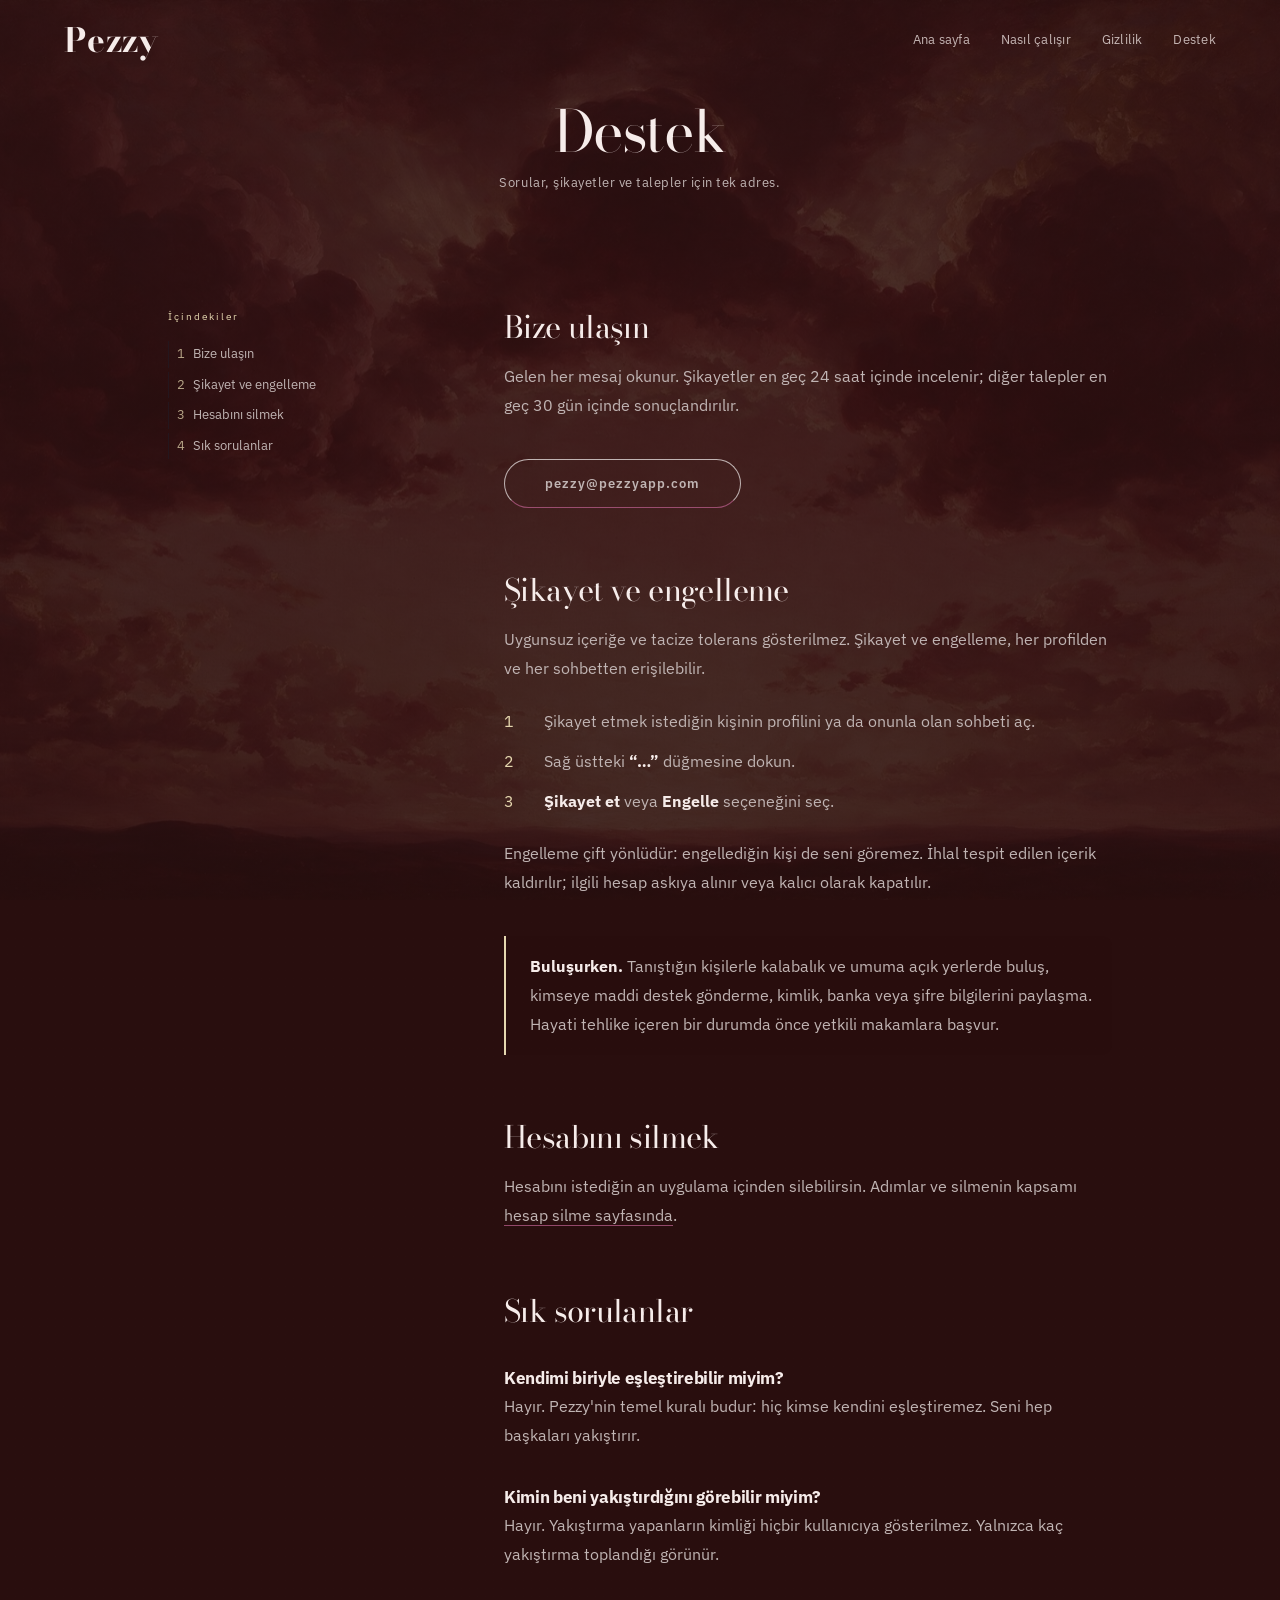
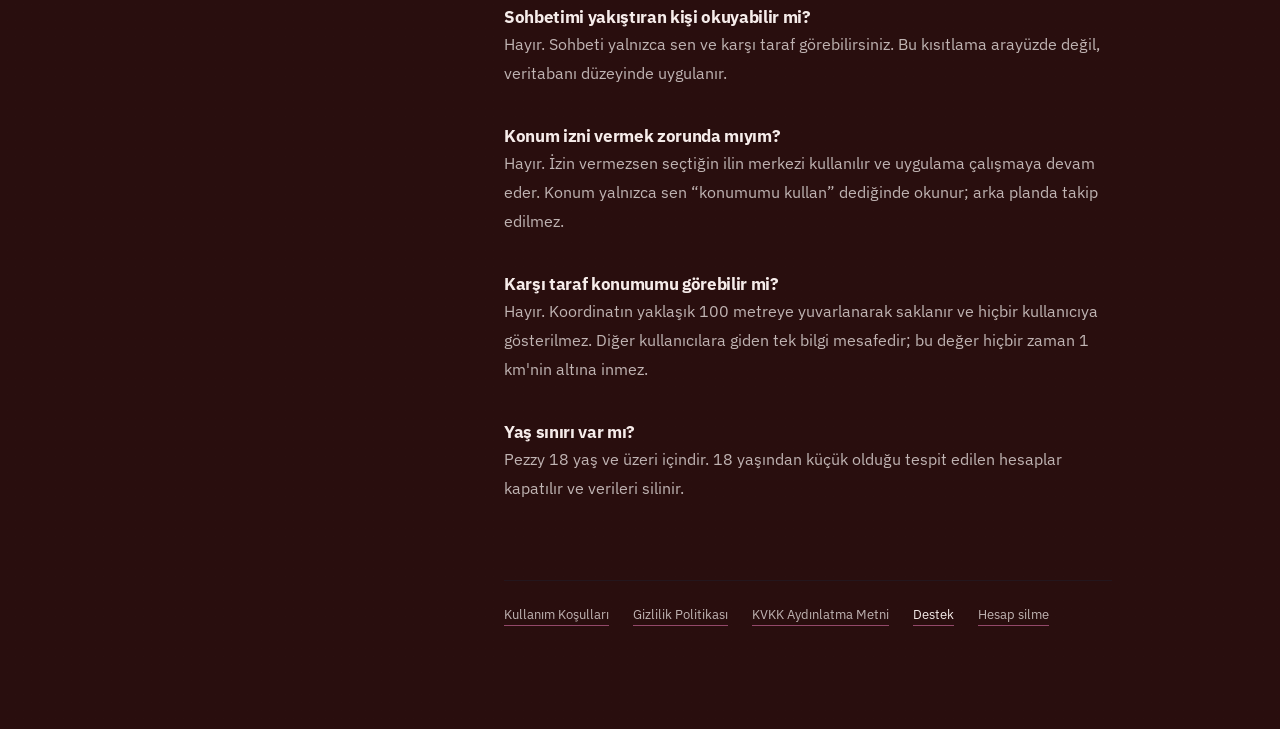
==== destek/index.html @ 559dbd10 "Site yeniden yazıldı: tek tablo, üç ekran, yasal sayfalar Eski tek parça 957 KB'lık bundled index.ht" ====
<!DOCTYPE html>
<html lang="tr">
<head>
<meta charset="utf-8">
<meta name="viewport" content="width=device-width, initial-scale=1, viewport-fit=cover">
<title>Destek — Pezzy</title>
<meta name="description" content="Sorular, şikayetler ve talepler için tek adres.">
<link rel="canonical" href="https://pezzyapp.com/destek/">
<meta name="theme-color" content="#290e0e">
<link rel="icon" href="/assets/icon.png">
<link rel="preconnect" href="https://fonts.googleapis.com">
<link rel="preconnect" href="https://fonts.gstatic.com" crossorigin>
<link href="https://fonts.googleapis.com/css2?family=Bodoni+Moda:ital,wght@0,400;0,700;1,400&family=IBM+Plex+Sans:wght@400;500;600;700&display=swap&subset=latin,latin-ext" rel="stylesheet">
<link rel="stylesheet" href="/styles.css">
</head>
<body class="inner-page">

<section class="page-head">
  <header class="topbar">
    <a class="wordmark" href="/">Pezzy</a>
    <nav class="topnav" aria-label="Site">
      <a href="/">Ana sayfa</a>
      <a href="/#nasil">Nasıl çalışır</a>
      <a href="/#gizlilik">Gizlilik</a>
      <a href="/destek/">Destek</a>
    </nav>
  </header>
  <div class="inner">
    <h1>Destek</h1>
    <p class="sub">Sorular, şikayetler ve talepler için tek adres.</p>
  </div>
</section>

<main class="doc-wrap">
  <aside class="toc">
    <p class="toc__label">İçindekiler</p>
    <nav aria-label="İçindekiler">
      <ol>
        <li><a href="#b1">Bize ulaşın</a></li>
        <li><a href="#b2">Şikayet ve engelleme</a></li>
        <li><a href="#b3">Hesabını silmek</a></li>
        <li><a href="#b4">Sık sorulanlar</a></li>
      </ol>
    </nav>
  </aside>

  <article class="doc">
    <h2 id="b1">Bize ulaşın</h2>
    <p>Gelen her mesaj okunur. Şikayetler en geç 24 saat içinde incelenir; diğer talepler en geç 30 gün içinde sonuçlandırılır.</p>
    <p><a class="pill" href="mailto:pezzy@pezzyapp.com">pezzy@pezzyapp.com</a></p>

    <h2 id="b2">Şikayet ve engelleme</h2>
    <p>Uygunsuz içeriğe ve tacize tolerans gösterilmez. Şikayet ve engelleme, her profilden ve her sohbetten erişilebilir.</p>
    <ol>
      <li>Şikayet etmek istediğin kişinin profilini ya da onunla olan sohbeti aç.</li>
      <li>Sağ üstteki <b>“…”</b> düğmesine dokun.</li>
      <li><b>Şikayet et</b> veya <b>Engelle</b> seçeneğini seç.</li>
    </ol>
    <p>Engelleme çift yönlüdür: engellediğin kişi de seni göremez. İhlal tespit edilen içerik kaldırılır; ilgili hesap askıya alınır veya kalıcı olarak kapatılır.</p>

    <div class="callout">
      <p><b>Buluşurken.</b> Tanıştığın kişilerle kalabalık ve umuma açık yerlerde buluş, kimseye maddi destek gönderme, kimlik, banka veya şifre bilgilerini paylaşma. Hayati tehlike içeren bir durumda önce yetkili makamlara başvur.</p>
    </div>

    <h2 id="b3">Hesabını silmek</h2>
    <p>Hesabını istediğin an uygulama içinden silebilirsin. Adımlar ve silmenin kapsamı <a href="/hesap-silme/">hesap silme sayfasında</a>.</p>

    <h2 id="b4">Sık sorulanlar</h2>

    <h3>Kendimi biriyle eşleştirebilir miyim?</h3>
    <p>Hayır. Pezzy'nin temel kuralı budur: hiç kimse kendini eşleştiremez. Seni hep başkaları yakıştırır.</p>

    <h3>Kimin beni yakıştırdığını görebilir miyim?</h3>
    <p>Hayır. Yakıştırma yapanların kimliği hiçbir kullanıcıya gösterilmez. Yalnızca kaç yakıştırma toplandığı görünür.</p>

    <h3>Sohbetimi yakıştıran kişi okuyabilir mi?</h3>
    <p>Hayır. Sohbeti yalnızca sen ve karşı taraf görebilirsiniz. Bu kısıtlama arayüzde değil, veritabanı düzeyinde uygulanır.</p>

    <h3>Konum izni vermek zorunda mıyım?</h3>
    <p>Hayır. İzin vermezsen seçtiğin ilin merkezi kullanılır ve uygulama çalışmaya devam eder. Konum yalnızca sen “konumumu kullan” dediğinde okunur; arka planda takip edilmez.</p>

    <h3>Karşı taraf konumumu görebilir mi?</h3>
    <p>Hayır. Koordinatın yaklaşık 100 metreye yuvarlanarak saklanır ve hiçbir kullanıcıya gösterilmez. Diğer kullanıcılara giden tek bilgi mesafedir; bu değer hiçbir zaman 1 km'nin altına inmez.</p>

    <h3>Yaş sınırı var mı?</h3>
    <p>Pezzy 18 yaş ve üzeri içindir. 18 yaşından küçük olduğu tespit edilen hesaplar kapatılır ve verileri silinir.</p>

    <nav class="pagenav" aria-label="Diğer sayfalar">
      <a href="/kullanim-kosullari/">Kullanım Koşulları</a>
      <a href="/gizlilik/">Gizlilik Politikası</a>
      <a href="/kvkk/">KVKK Aydınlatma Metni</a>
      <a href="/destek/" aria-current="page">Destek</a>
      <a href="/hesap-silme/">Hesap silme</a>
    </nav>
  </article>
</main>

</body>
</html>
---- styles.css ----
/* Pezzy — pezzyapp.com
 *
 * Yapı: tam ekran panellerin arka arkaya geldiği tek akış.
 * Görsel panel → ifade paneli → görsel panel. Referans buydu.
 * Palet tokens.css'ten gelir (uygulamanın theme.ts'inden türetildi).
 */

@import url("tokens.css?v=3");

html, body { overflow-x: clip; }

*, *::before, *::after { box-sizing: border-box; }
* { margin: 0; padding: 0; }

body {
  background: var(--color-paper);
  color: var(--color-ink);
  font-family: var(--font-body);
  font-size: var(--text-base);
  line-height: 1.6;
  -webkit-font-smoothing: antialiased;
}

img { max-width: 100%; height: auto; display: block; }
a { color: inherit; text-decoration: none; }

:focus-visible {
  outline: 2px solid var(--color-focus);
  outline-offset: 3px;
  border-radius: 3px;
}

h1, h2, h3 {
  font-family: var(--font-display);
  font-weight: 400;
  line-height: 1.05;
  letter-spacing: -0.02em;
  overflow-wrap: anywhere;
}

.shell {
  width: 100%;
  max-width: 72rem;
  margin-inline: auto;
  padding-inline: var(--page-gutter);
}

/* ================================================================ üst bar */

.topbar {
  position: absolute;
  inset: 0 0 auto 0;
  z-index: var(--z-sticky);
  display: flex;
  justify-content: space-between;   /* logo solda, sekmeler sağda */
  align-items: center;
  gap: var(--space-md);
  padding: var(--space-lg) var(--page-gutter);
}

.topnav {
  display: flex;
  gap: clamp(var(--space-md), 2.4vw, var(--space-xl));
  justify-content: flex-end;
  flex-wrap: wrap;
  font-size: var(--text-sm);
  letter-spacing: 0.02em;
}
.topnav a {
  white-space: nowrap;
  opacity: 0.75;
  transition: opacity var(--dur-micro) var(--ease-out);
}
.topnav a:hover, .topnav a[aria-current="page"] { opacity: 1; }

@media (max-width: 46rem) {
  /* Dar ekranda tek satıra sığmıyor — logo üstte, sekmeler altında */
  .topbar {
    flex-direction: column;
    align-items: center;
    gap: var(--space-xs);
    padding-block: var(--space-md);
  }
  .topnav { justify-content: center; font-size: var(--text-xs); gap: var(--space-md); }
}
.topbar--page { position: static; }

.wordmark {
  font-family: var(--font-display);
  font-size: clamp(1.5rem, 2.6vw, 2.1rem);
  font-weight: 700;
  letter-spacing: 0.01em;
  color: var(--color-ink);
  line-height: 1;
}

/* ================================================== sahne (tablo / hero) */
/* Tablo HER ZAMAN tek ekran yüksekliğinde. Geniş ekranda yatay, dar ekranda
   dikey sürüm yüklenir (picture). Eskiden dikey tabloyu genişliğe göre
   ölçekliyordum; 1920px'te 3400px yüksekliğe çıkıp her şeyi dağıtıyordu. */

.scene {
  position: relative;
  height: 100svh;
  min-height: 30rem;
  overflow: hidden;
  background: var(--color-scene-bottom);
}

.scene__art {
  position: absolute;
  inset: 0;
  width: 100%;
  height: 100%;
  object-fit: cover;
  object-position: center 42%;
}

/* Açık gökyüzünün üstünde KOYU yazı — krem burada 1.7:1, okunmuyor */
.scene__type {
  position: absolute;
  left: 0; right: 0;
  /* Kadının başını kapatmasın diye yukarı alındı (önce %26) */
  top: 20%;
  padding-inline: var(--page-gutter);
  text-align: center;
  color: var(--color-paper-3);
}
.scene__type .kicker {
  display: block;
  font-family: var(--font-display);
  font-style: italic;
  font-size: clamp(1rem, 2.2vw, 1.7rem);
  opacity: 0.85;
  margin-bottom: var(--space-2xs);
}
.scene__type h1 {
  font-size: clamp(2.6rem, 9vw, 7rem);
  line-height: 0.95;
  letter-spacing: -0.03em;
}

/* Açık gökyüzünün üstünde üst bar koyu olmalı — krem burada okunmuyor */
.topbar--onLight .wordmark,
.topbar--onLight .topnav a { color: var(--color-paper-3); }

/* Alt şerit koyu bulutların üstünde: krem */
.scene__foot {
  position: absolute;
  left: 0; right: 0; bottom: 0;
  display: flex;
  justify-content: space-between;
  align-items: center;
  gap: var(--space-md);
  flex-wrap: wrap;
  padding: var(--space-lg) var(--page-gutter);
  font-size: var(--text-sm);
  letter-spacing: 0.04em;
  color: var(--color-ink);
}
.scene__foot nav { display: flex; gap: var(--space-lg); flex-wrap: wrap; }
.scene__foot a { white-space: nowrap; opacity: 0.85; }
.scene__foot a:hover { opacity: 1; }

@media (max-width: 44rem) {
  /* Dikey tabloda açık gökyüzü melekler ile ufuk arasında — yazı oraya oturur */
  .scene__type { top: 37%; }
  .scene__foot { justify-content: center; font-size: var(--text-xs); }
}

/* ================================================================= düğme */

.pill {
  display: inline-block;
  margin-top: var(--space-lg);
  padding: var(--space-sm) var(--space-xl);
  border: 1px solid currentColor;
  border-radius: var(--radius-pill);
  font-family: var(--font-body);
  font-size: var(--text-sm);
  font-weight: 600;
  letter-spacing: 0.08em;
  white-space: nowrap;
  transition: background-color var(--dur-micro) var(--ease-out),
              color var(--dur-micro) var(--ease-out),
              transform var(--dur-micro) var(--ease-out);
}
.pill:hover { background: var(--color-ink); color: var(--color-scene-bottom); }
.pill:active { transform: translateY(1px); }
.scene__type--top .pill:hover { background: var(--color-paper-3); color: var(--color-ink); }

/* ============================================================ adımlar */
/* Kutu yok, çerçeve yok, çizgi yok — sadece tipografi. */

/* Tablonun devamı. Metin düz zeminde değil, bulutların üstünde durur.
   Üstteki degrade, sahnenin alt kenar rengiyle başlayıp buluta karışır —
   böylece iki görsel arasında ek çizgisi görünmez. */
.after {
  position: relative;
  isolation: isolate;
  color: var(--color-ink);
  background:
    linear-gradient(
      to bottom,
      var(--color-scene-bottom) 0%,
      color-mix(in oklab, var(--color-scene-bottom) 86%, transparent) 14%,
      color-mix(in oklab, var(--color-scene-bottom) 74%, transparent) 45%,
      color-mix(in oklab, var(--color-scene-bottom) 88%, transparent) 100%
    ),
    url("/assets/bulut.jpg") center top / cover no-repeat,
    var(--color-scene-bottom);
}

/* Her bölüm bir tam ekran: giriş → dört adım → kapanış */
/* Bu iki bölüm .shell'in 72rem sınırını aşar — 16:9'da alan boşa gitmesin */
.steps-panel, .finale { max-width: 86rem; }

.steps-panel {
  min-height: 100svh;
  display: grid;
  align-content: center;
  padding-block: clamp(var(--space-2xl), 7vw, var(--space-3xl));
  text-align: center;
}
.steps-panel .lead {
  font-family: var(--font-display);
  font-size: clamp(1.5rem, 3.2vw, 2.9rem);
  line-height: 1.22;
  letter-spacing: -0.02em;
  max-width: 20ch;
  margin: 0 auto clamp(var(--space-2xl), 7vw, var(--space-4xl));
}
.steps-panel .lead b { font-weight: 700; }
.steps-panel .eyebrow {
  font-size: var(--text-sm);
  letter-spacing: 0.24em;
  color: var(--color-gold);
  margin-bottom: clamp(var(--space-lg), 3vw, var(--space-2xl));
}

.steps-list {
  display: grid;
  gap: clamp(var(--space-xl), 4vw, var(--space-2xl));
  max-width: 34rem;
  margin-inline: auto;
}

/* Gizlilik ve indirme yan yana — sayfayı gereksiz uzatmıyor */
/* Kapanış ekranı: yasal onay + iOS bilgisi + künye, hepsi tek ekranda */
/* Üstteki blok boş alanın ortasında, künye ekranın dibinde —
   eskiden ikisi üst üste yığılıp altta koca boşluk kalıyordu. */
.finale {
  min-height: 100svh;
  display: grid;
  grid-template-rows: 1fr auto;
  padding-block: clamp(var(--space-2xl), 6vw, var(--space-3xl));
  text-align: center;
}
.finale .duo { align-self: center; }
.duo {
  display: grid;
  grid-template-columns: minmax(0, 1fr);
  gap: clamp(var(--space-xl), 5vw, var(--space-2xl));
  text-align: center;
}
.duo h3 { font-size: clamp(1.5rem, 3.4vw, 2.4rem); margin-bottom: var(--space-md); }
.duo p { color: var(--color-ink-2); font-size: clamp(1rem, 1.2vw, 1.15rem); line-height: 1.65; max-width: 40ch; margin-inline: auto; }
.duo .pill { margin-top: var(--space-md); }

@media (min-width: 46rem) {
  .duo { grid-template-columns: minmax(0, 1fr) minmax(0, 1fr); gap: var(--space-3xl); }

  /* Yatayda dört adım yan yana. Görseller kalkınca sütunlar genişleyebildi —
     eskiden 226px'e sıkışıp yazılar okunmayacak kadar küçülüyordu. */
  .steps-list {
    grid-template-columns: repeat(4, minmax(0, 1fr));
    gap: clamp(var(--space-lg), 3.4vw, var(--space-2xl));
    max-width: 86rem;
    align-items: start;
  }
  .step h3 { font-size: clamp(1.6rem, 2.5vw, 2.3rem); margin-bottom: var(--space-sm); }
  .step p { font-size: clamp(1rem, 1.15vw, 1.15rem); line-height: 1.75; max-width: 30ch; }
  .step__n { font-size: var(--text-base); margin-bottom: var(--space-sm); }

  /* Kapanışta iki blok arası daha rahat */
  .duo { gap: clamp(var(--space-3xl), 8vw, var(--space-4xl)); }
}

/* Yasal onay satırı — OkCupid tarzı, ama yalnızca gerçekten var olan
   belgelere bağlanır. Çerez politikamız yok, o yüzden geçmiyor. */
.consent {
  margin-top: clamp(var(--space-xl), 5vw, var(--space-2xl));
  max-width: 52ch;
  margin-inline: auto;
  font-size: clamp(1rem, 1.2vw, 1.15rem);
  line-height: 1.7;
  color: var(--color-ink-2);
}
.consent a { border-bottom: 1px solid color-mix(in oklab, var(--color-ink) 35%, transparent); }
.consent a:hover { color: var(--color-ink); border-color: var(--color-ink); }

/* ============================================================== altbilgi */

.foot {
  border-top: 1px solid var(--color-rule-2);
  margin-top: 0;
  padding-top: var(--space-xl);
  text-align: center;
  font-size: var(--text-sm);
  /* muted (oklch 63%) bulutun açık yerinde 2.76:1 kalıyordu — ink-2 ile 5.5:1 */
  color: var(--color-ink-2);
}
.foot nav { display: flex; flex-wrap: wrap; justify-content: center; gap: var(--space-sm) var(--space-lg); margin-bottom: var(--space-md); }
.foot nav a { white-space: nowrap; }
.foot nav a:hover, .foot p a:hover { color: var(--color-ink); }
.foot p { max-width: 60ch; margin-inline: auto; line-height: 1.7; }
.foot p a { border-bottom: 1px solid var(--color-rule); }
.foot__legal { margin-top: var(--space-md); }

/* ============================================================ iç sayfalar */

body.inner-page {
  background:
    linear-gradient(
      to bottom,
      color-mix(in oklab, var(--color-scene-bottom) 84%, transparent) 0%,
      color-mix(in oklab, var(--color-scene-bottom) 92%, transparent) 100%
    ),
    url("/assets/bulut.jpg") center top / cover no-repeat fixed,
    var(--color-scene-bottom);
}

.page-head {
  padding: var(--space-lg) var(--page-gutter) clamp(var(--space-xl), 5vw, var(--space-2xl));
}
/* Başlık da ortalanır — sitenin geri kalanı ortalı, sola yaslı başlık
   aşağıdaki ortalanmış blokla hizasız duruyordu. */
.page-head .inner {
  width: 100%; max-width: 86rem; margin-inline: auto;
  padding-top: clamp(var(--space-2xl), 6vw, var(--space-3xl));
  text-align: center;
}
.page-head h1 {
  font-size: clamp(2.2rem, 5.5vw, 3.6rem);
  max-width: 22ch;
  margin-inline: auto;
}
.page-head .sub {
  margin-top: var(--space-sm);
  color: var(--color-ink-2);
  font-size: var(--text-sm);
  letter-spacing: 0.04em;
}

/* Uzun metin + solda yapışkan içindekiler */
/* Blok bir bütün olarak ortalanır; metin sütunu tam ölçüsünde, yanında
   ölü alan bırakmaz. Eskiden 864px sütunun içinde 697px metin vardı ve
   sağda 167px boşluk kalıyordu — asimetri oradan geliyordu. */
.doc-wrap {
  display: grid;
  grid-template-columns: minmax(0, 38rem);
  justify-content: center;
  gap: clamp(var(--space-xl), 4vw, var(--space-2xl));
  max-width: 86rem;
  margin-inline: auto;
  padding-inline: var(--page-gutter);
  padding-block: clamp(var(--space-xl), 4vw, var(--space-2xl)) clamp(var(--space-3xl), 8vw, var(--space-4xl));
}

@media (min-width: 60rem) {
  .doc-wrap {
    grid-template-columns: 15rem minmax(0, 38rem);
    gap: var(--space-3xl);
    justify-content: center;
  }
  .toc { position: sticky; top: var(--space-xl); align-self: start; max-height: calc(100svh - var(--space-3xl)); overflow-y: auto; }
}

.toc { font-size: var(--text-sm); }
.toc__label {
  letter-spacing: 0.2em;
  color: var(--color-gold);
  margin-bottom: var(--space-md);
  font-size: var(--text-xs);
}
.toc ol { list-style: none; counter-reset: t; display: grid; gap: var(--space-2xs); }
.toc li { counter-increment: t; }
.toc a {
  display: block;
  padding: var(--space-2xs) 0 var(--space-2xs) var(--space-lg);
  position: relative;
  color: var(--color-ink-2);
  line-height: 1.45;
  border-left: 1px solid var(--color-rule-2);
  transition: color var(--dur-micro) var(--ease-out), border-color var(--dur-micro) var(--ease-out);
}
.toc a::before {
  content: counter(t);
  position: absolute; left: var(--space-xs);
  color: var(--color-gold);
  font-variant-numeric: tabular-nums;
  opacity: 0.75;
}
.toc a:hover { color: var(--color-ink); border-color: var(--color-accent); }

/* Metnin kendisi — ferah, okunur */
.doc { font-size: clamp(1rem, 1.1vw, 1.1rem); }
.doc > h2:first-of-type { margin-top: 0; }
.doc h2 {
  font-family: var(--font-display);
  font-weight: 400;
  font-size: clamp(1.4rem, 2.4vw, 2rem);
  line-height: 1.2;
  letter-spacing: -0.02em;
  color: var(--color-ink);
  margin-block: clamp(var(--space-2xl), 5vw, var(--space-3xl)) var(--space-md);
  scroll-margin-top: var(--space-xl);
}
.doc h3 {
  font-family: var(--font-body);
  font-size: 1.05em;
  font-weight: 700;
  margin-top: var(--space-xl);
  margin-bottom: var(--space-2xs);
}
.doc p { color: var(--color-ink-2); line-height: 1.8; margin-bottom: var(--space-md); }
.doc ul { list-style: none; margin-bottom: var(--space-lg); display: grid; gap: var(--space-xs); }
.doc ul li {
  position: relative;
  padding-left: var(--space-lg);
  color: var(--color-ink-2);
  line-height: 1.75;
}
.doc ul li::before {
  content: "";
  position: absolute; left: 2px; top: 0.72em;
  width: 6px; height: 1px;
  background: var(--color-accent);
}
.doc ol { list-style: none; counter-reset: s; margin-block: var(--space-lg); display: grid; gap: var(--space-sm); }
.doc ol li {
  counter-increment: s;
  position: relative;
  padding-left: var(--space-xl);
  color: var(--color-ink-2);
  line-height: 1.75;
}
.doc ol li::before {
  content: counter(s);
  position: absolute; left: 0;
  color: var(--color-gold);
  font-variant-numeric: tabular-nums;
}
.doc a { border-bottom: 1px solid color-mix(in oklab, var(--color-accent) 70%, transparent); }
.doc a:hover { color: var(--color-accent); }
.doc b { color: var(--color-ink); }

.callout {
  border-left: 2px solid var(--color-gold);
  background: color-mix(in oklab, var(--color-scene-bottom) 55%, transparent);
  padding: var(--space-md) var(--space-md) var(--space-md) var(--space-lg);
  border-radius: 0 10px 10px 0;
  margin-block: var(--space-xl);
}
.callout p { margin: 0; }

.pagenav {
  border-top: 1px solid var(--color-rule-2);
  padding-top: var(--space-lg);
  margin-top: clamp(var(--space-2xl), 6vw, var(--space-3xl));
  display: flex; flex-wrap: wrap; gap: var(--space-sm) var(--space-lg);
  font-size: var(--text-sm);
}
.pagenav a { white-space: nowrap; color: var(--color-ink-2); }
.pagenav a:hover { color: var(--color-accent); }
.pagenav a[aria-current="page"] { color: var(--color-ink); }

@media (prefers-reduced-motion: reduce) {
  *, *::before, *::after {
    transition-duration: 120ms !important;
    animation-duration: 120ms !important;
  }
}
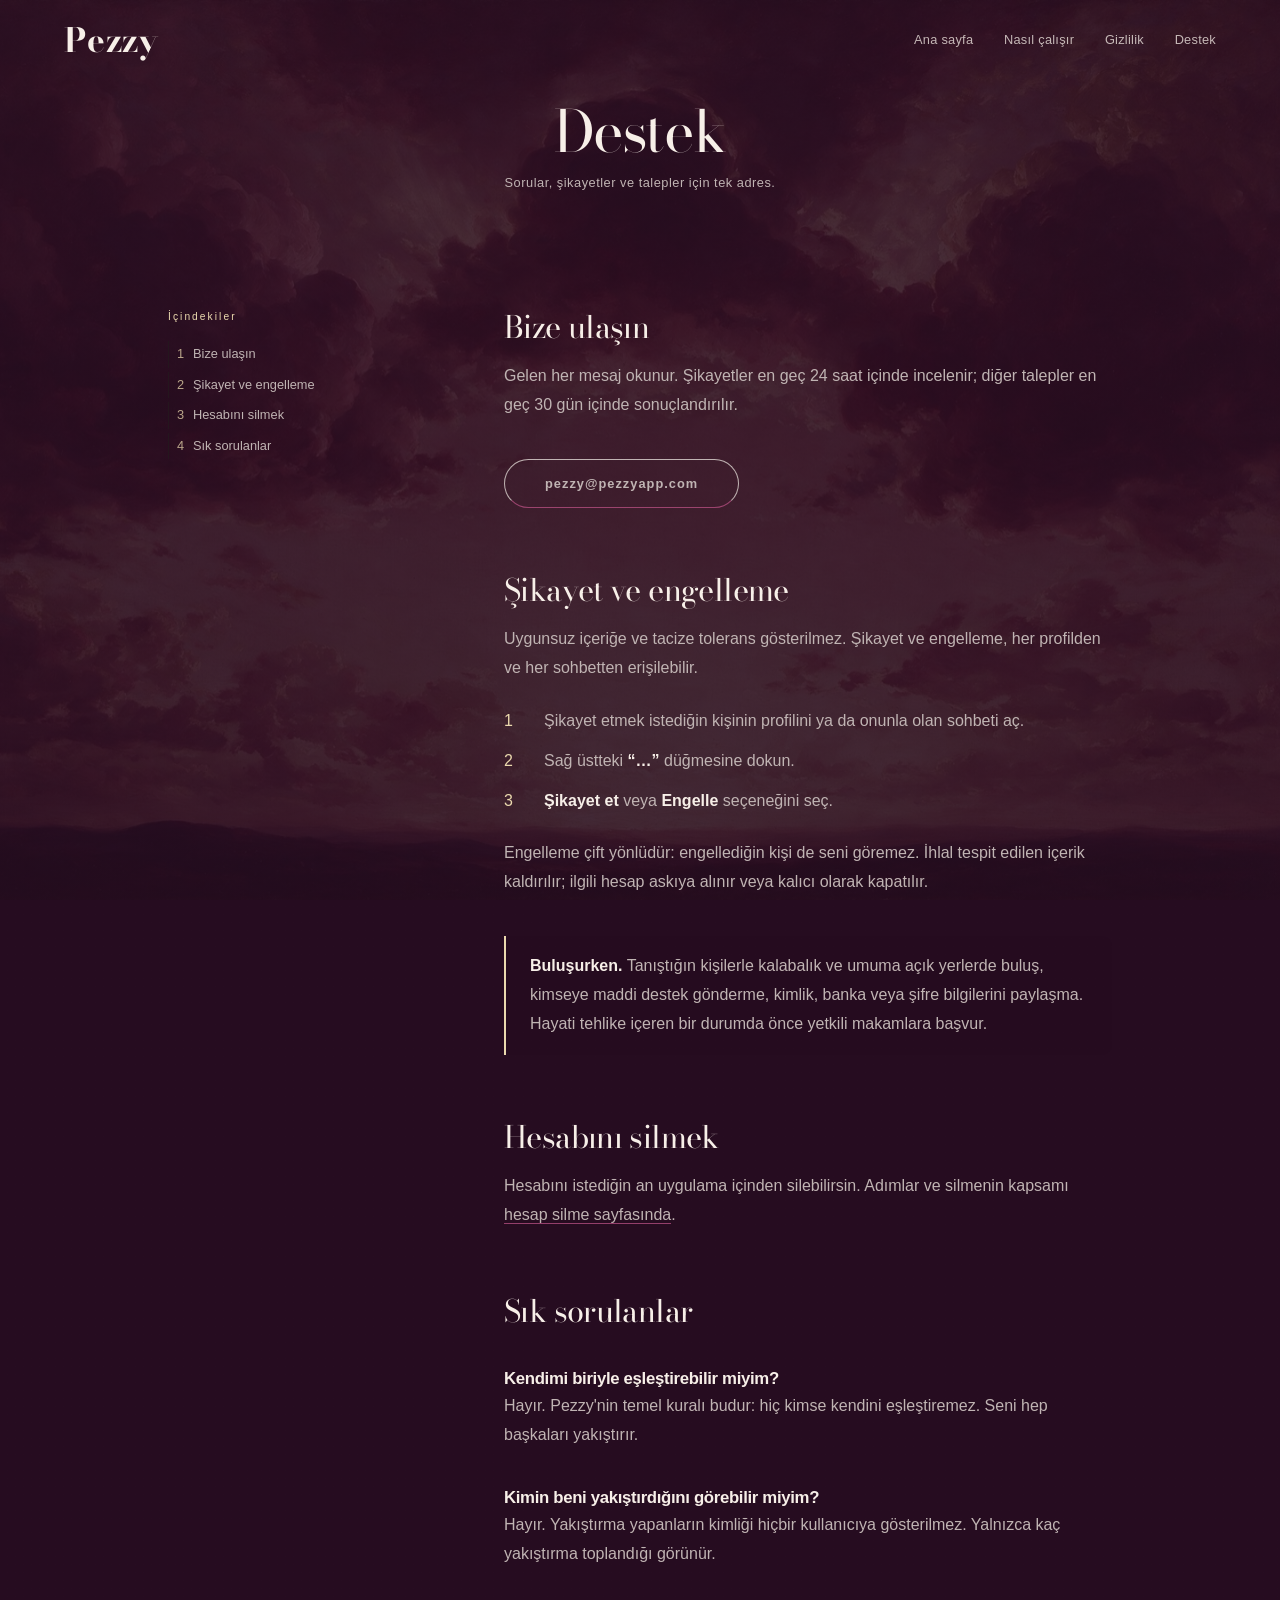
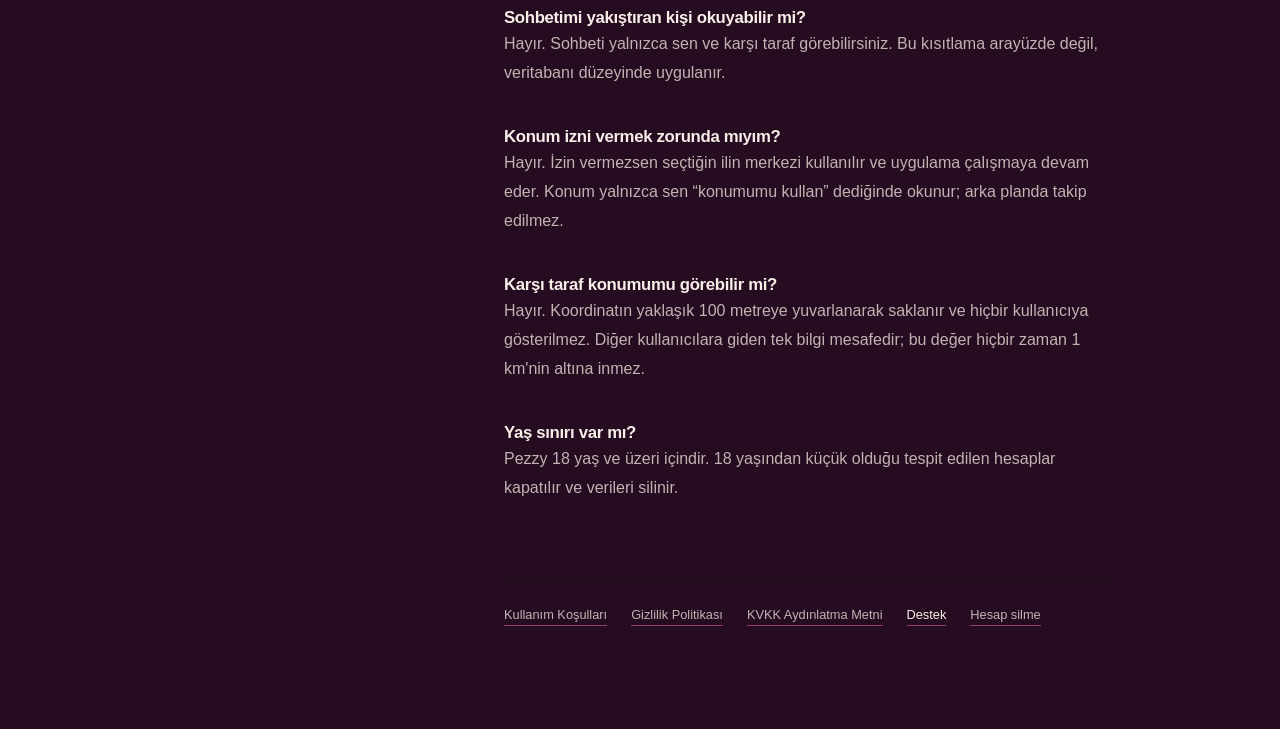
==== commit 8f9543a1: "Uygulamayla hizalama: gövde fontu Helvetica, renkler theme.ts değerleri site-revizyon.md notlarına g" ====
--- a/destek/index.html
+++ b/destek/index.html
@@ -6,11 +6,11 @@
 <title>Destek — Pezzy</title>
 <meta name="description" content="Sorular, şikayetler ve talepler için tek adres.">
 <link rel="canonical" href="https://pezzyapp.com/destek/">
-<meta name="theme-color" content="#290e0e">
+<meta name="theme-color" content="#150610">
 <link rel="icon" href="/assets/icon.png">
 <link rel="preconnect" href="https://fonts.googleapis.com">
 <link rel="preconnect" href="https://fonts.gstatic.com" crossorigin>
-<link href="https://fonts.googleapis.com/css2?family=Bodoni+Moda:ital,wght@0,400;0,700;1,400&family=IBM+Plex+Sans:wght@400;500;600;700&display=swap&subset=latin,latin-ext" rel="stylesheet">
+<link href="https://fonts.googleapis.com/css2?family=Bodoni+Moda:ital,wght@0,400;0,700;1,400&display=swap&subset=latin,latin-ext" rel="stylesheet">
 <link rel="stylesheet" href="/styles.css">
 </head>
 <body class="inner-page">
--- a/styles.css
+++ b/styles.css
@@ -5,7 +5,7 @@
  * Palet tokens.css'ten gelir (uygulamanın theme.ts'inden türetildi).
  */
 
-@import url("tokens.css?v=3");
+@import url("tokens.css?v=4");
 
 html, body { overflow-x: clip; }
 
@@ -104,7 +104,7 @@
   height: 100svh;
   min-height: 30rem;
   overflow: hidden;
-  background: var(--color-scene-bottom);
+  background: var(--color-scene-edge);
 }
 
 .scene__art {
@@ -200,12 +200,14 @@
   isolation: isolate;
   color: var(--color-ink);
   background:
+    /* Üst uç tablonun kenar rengiyle başlar (ek görünmesin), sonra
+       velvet.mid'e erir — sayfa Pezzy'nin moruna döner, kahverengiye değil */
     linear-gradient(
       to bottom,
-      var(--color-scene-bottom) 0%,
-      color-mix(in oklab, var(--color-scene-bottom) 86%, transparent) 14%,
-      color-mix(in oklab, var(--color-scene-bottom) 74%, transparent) 45%,
-      color-mix(in oklab, var(--color-scene-bottom) 88%, transparent) 100%
+      var(--color-scene-edge) 0%,
+      color-mix(in oklab, var(--color-scene-bottom) 88%, transparent) 16%,
+      color-mix(in oklab, var(--color-scene-bottom) 76%, transparent) 45%,
+      color-mix(in oklab, var(--color-scene-bottom) 90%, transparent) 100%
     ),
     url("/assets/bulut.jpg") center top / cover no-repeat,
     var(--color-scene-bottom);
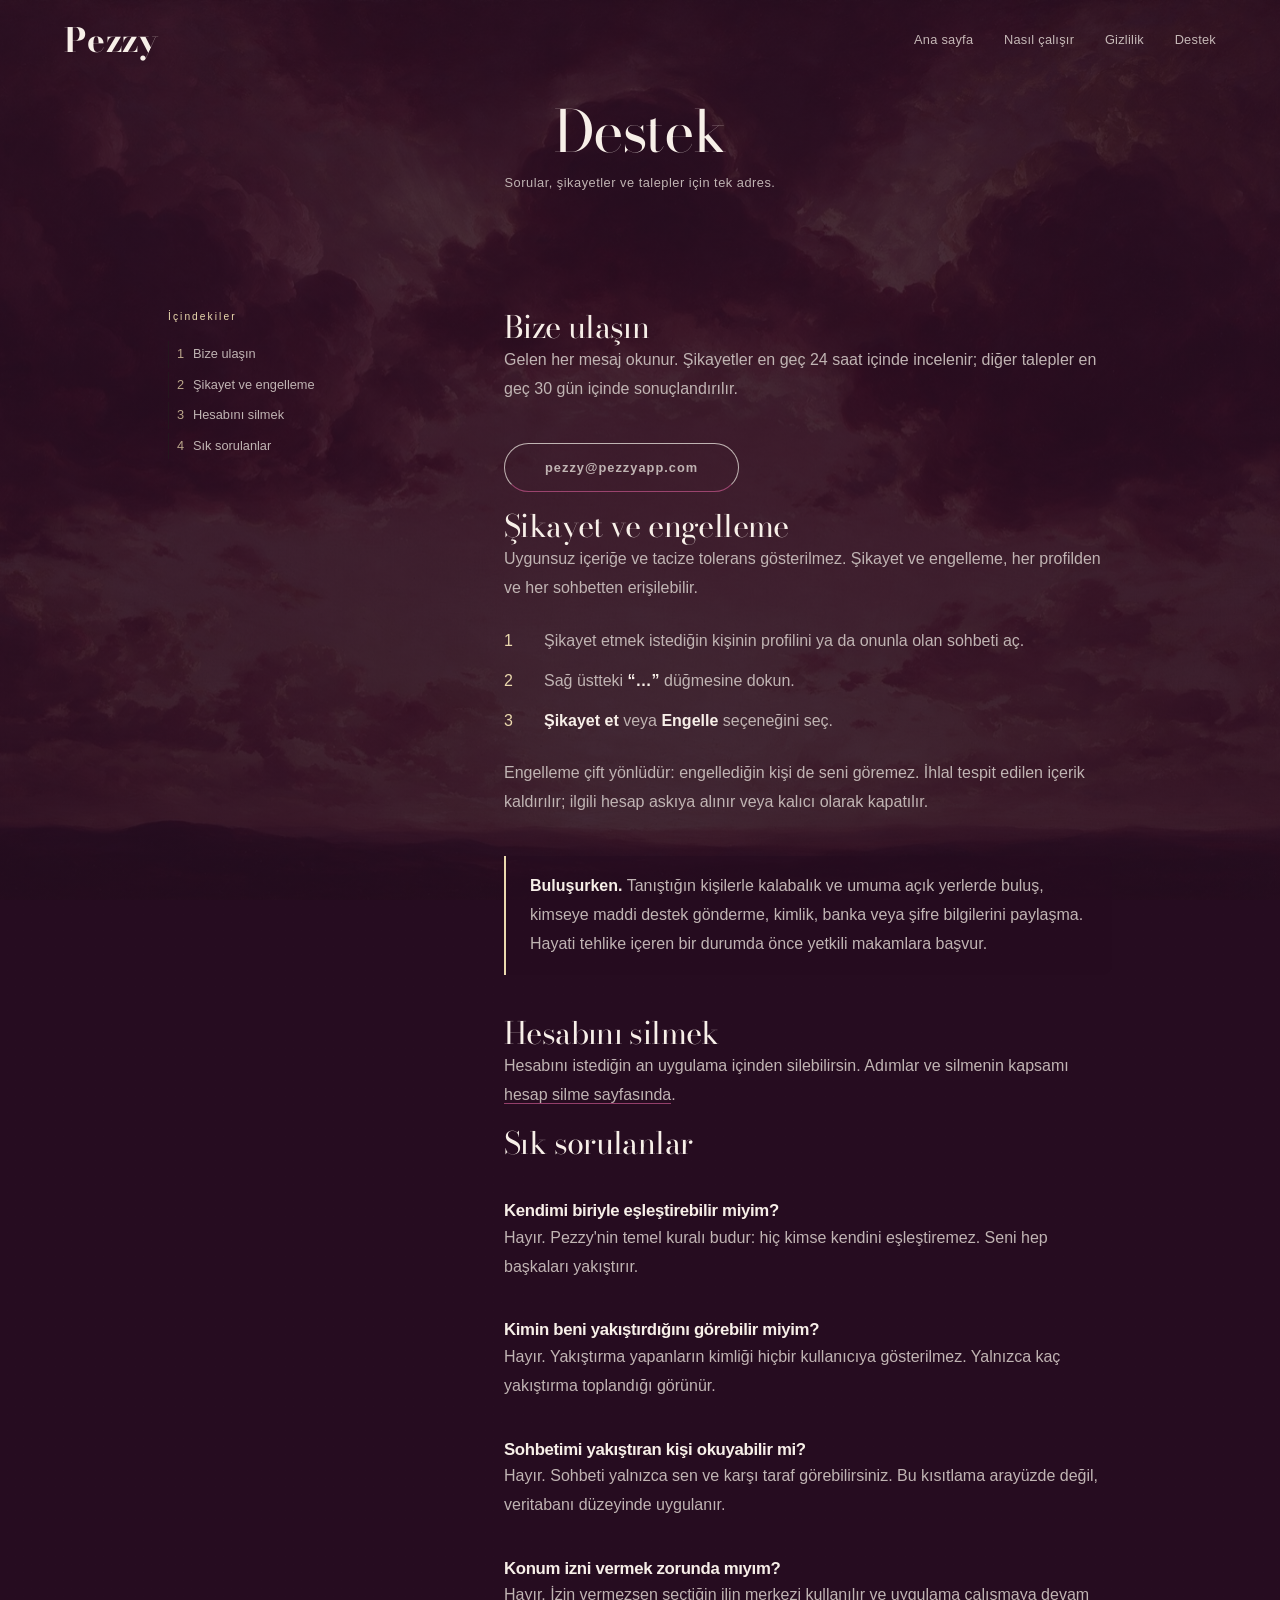
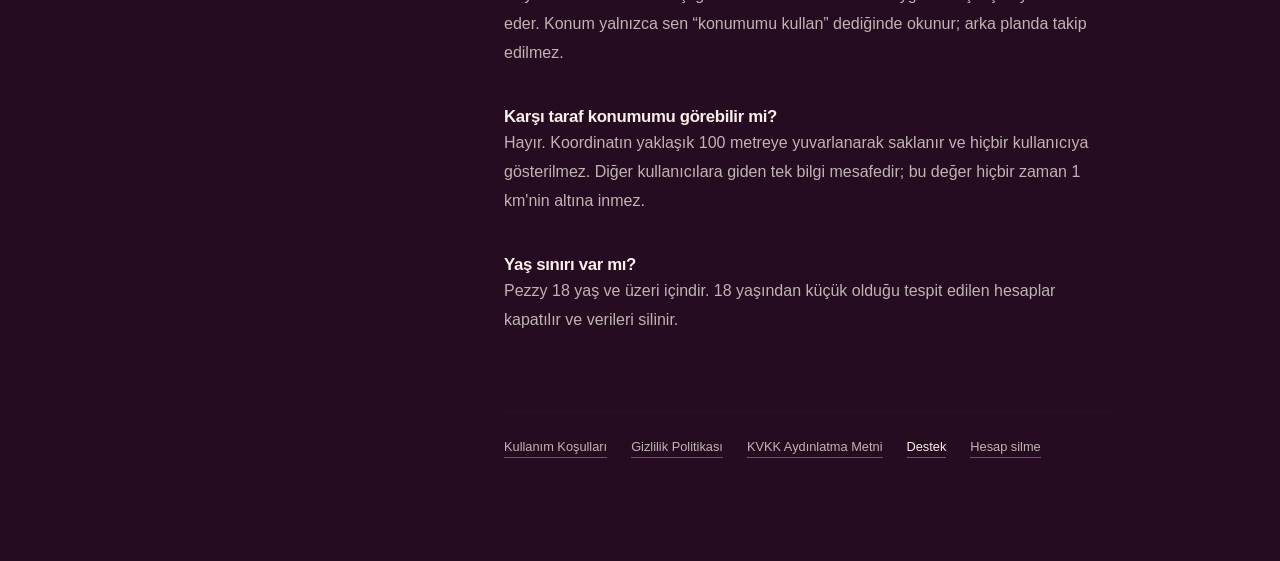
==== commit 45621127: "Yasal ve destek sayfalarında dar ekranda akordeon Bölümler <details class="sec" open> olarak üretili" ====
--- a/destek/index.html
+++ b/destek/index.html
@@ -11,7 +11,7 @@
 <link rel="preconnect" href="https://fonts.googleapis.com">
 <link rel="preconnect" href="https://fonts.gstatic.com" crossorigin>
 <link href="https://fonts.googleapis.com/css2?family=Bodoni+Moda:ital,wght@0,400;0,700;1,400&display=swap&subset=latin,latin-ext" rel="stylesheet">
-<link rel="stylesheet" href="/styles.css">
+<link rel="stylesheet" href="/styles.css?v=2">
 </head>
 <body class="inner-page">
 
@@ -45,12 +45,18 @@
   </aside>
 
   <article class="doc">
-    <h2 id="b1">Bize ulaşın</h2>
-    <p>Gelen her mesaj okunur. Şikayetler en geç 24 saat içinde incelenir; diğer talepler en geç 30 gün içinde sonuçlandırılır.</p>
+      
+      <details class="sec" open>
+      <summary><h2 id="b1">Bize ulaşın</h2></summary>
+      <div class="sec__body">
+        <p>Gelen her mesaj okunur. Şikayetler en geç 24 saat içinde incelenir; diğer talepler en geç 30 gün içinde sonuçlandırılır.</p>
     <p><a class="pill" href="mailto:pezzy@pezzyapp.com">pezzy@pezzyapp.com</a></p>
-
-    <h2 id="b2">Şikayet ve engelleme</h2>
-    <p>Uygunsuz içeriğe ve tacize tolerans gösterilmez. Şikayet ve engelleme, her profilden ve her sohbetten erişilebilir.</p>
+      </div>
+    </details>
+      <details class="sec" open>
+      <summary><h2 id="b2">Şikayet ve engelleme</h2></summary>
+      <div class="sec__body">
+        <p>Uygunsuz içeriğe ve tacize tolerans gösterilmez. Şikayet ve engelleme, her profilden ve her sohbetten erişilebilir.</p>
     <ol>
       <li>Şikayet etmek istediğin kişinin profilini ya da onunla olan sohbeti aç.</li>
       <li>Sağ üstteki <b>“…”</b> düğmesine dokun.</li>
@@ -61,13 +67,18 @@
     <div class="callout">
       <p><b>Buluşurken.</b> Tanıştığın kişilerle kalabalık ve umuma açık yerlerde buluş, kimseye maddi destek gönderme, kimlik, banka veya şifre bilgilerini paylaşma. Hayati tehlike içeren bir durumda önce yetkili makamlara başvur.</p>
     </div>
-
-    <h2 id="b3">Hesabını silmek</h2>
-    <p>Hesabını istediğin an uygulama içinden silebilirsin. Adımlar ve silmenin kapsamı <a href="/hesap-silme/">hesap silme sayfasında</a>.</p>
-
-    <h2 id="b4">Sık sorulanlar</h2>
-
-    <h3>Kendimi biriyle eşleştirebilir miyim?</h3>
+      </div>
+    </details>
+      <details class="sec" open>
+      <summary><h2 id="b3">Hesabını silmek</h2></summary>
+      <div class="sec__body">
+        <p>Hesabını istediğin an uygulama içinden silebilirsin. Adımlar ve silmenin kapsamı <a href="/hesap-silme/">hesap silme sayfasında</a>.</p>
+      </div>
+    </details>
+      <details class="sec" open>
+      <summary><h2 id="b4">Sık sorulanlar</h2></summary>
+      <div class="sec__body">
+        <h3>Kendimi biriyle eşleştirebilir miyim?</h3>
     <p>Hayır. Pezzy'nin temel kuralı budur: hiç kimse kendini eşleştiremez. Seni hep başkaları yakıştırır.</p>
 
     <h3>Kimin beni yakıştırdığını görebilir miyim?</h3>
@@ -84,6 +95,8 @@
 
     <h3>Yaş sınırı var mı?</h3>
     <p>Pezzy 18 yaş ve üzeri içindir. 18 yaşından küçük olduğu tespit edilen hesaplar kapatılır ve verileri silinir.</p>
+      </div>
+    </details>
 
     <nav class="pagenav" aria-label="Diğer sayfalar">
       <a href="/kullanim-kosullari/">Kullanım Koşulları</a>
@@ -95,5 +108,7 @@
   </article>
 </main>
 
+<script src="/site.js" defer></script>
+
 </body>
 </html>
--- a/styles.css
+++ b/styles.css
@@ -457,6 +457,54 @@
 .doc a:hover { color: var(--color-accent); }
 .doc b { color: var(--color-ink); }
 
+/* ---- Bölümler ---------------------------------------------------------
+   Geniş ekranda <details> hiç akordeon gibi görünmez: ok işareti yok,
+   imleç normal, hepsi açık. Dar ekranda açılır-kapanır listeye döner. */
+.sec summary {
+  list-style: none;
+  cursor: default;
+}
+.sec summary::-webkit-details-marker { display: none; }
+.sec summary::marker { content: ""; }
+.sec summary h2 { display: inline; }
+
+@media (max-width: 60rem) {
+  /* Dar ekranda ayrı içindekiler listesine gerek yok — başlıklar zaten liste */
+  .toc { display: none; }
+
+  .sec { border-top: 1px solid var(--color-rule-2); }
+  .sec:last-of-type { border-bottom: 1px solid var(--color-rule-2); }
+
+  .sec summary {
+    cursor: pointer;
+    display: flex;
+    align-items: baseline;
+    justify-content: space-between;
+    gap: var(--space-md);
+    padding-block: var(--space-lg);
+    -webkit-tap-highlight-color: transparent;
+  }
+  .sec summary h2 {
+    margin: 0;
+    font-size: clamp(1.15rem, 4.6vw, 1.5rem);
+  }
+  /* Açılma göstergesi */
+  .sec summary::after {
+    content: "";
+    flex: none;
+    width: 11px; height: 11px;
+    margin-top: 0.35em;
+    border-right: 1.5px solid var(--color-gold);
+    border-bottom: 1.5px solid var(--color-gold);
+    transform: rotate(45deg);
+    transition: transform var(--dur-short) var(--ease-out);
+  }
+  .sec[open] summary::after { transform: rotate(-135deg); }
+
+  .sec__body { padding-bottom: var(--space-lg); }
+  .sec__body > :last-child { margin-bottom: 0; }
+}
+
 .callout {
   border-left: 2px solid var(--color-gold);
   background: color-mix(in oklab, var(--color-scene-bottom) 55%, transparent);
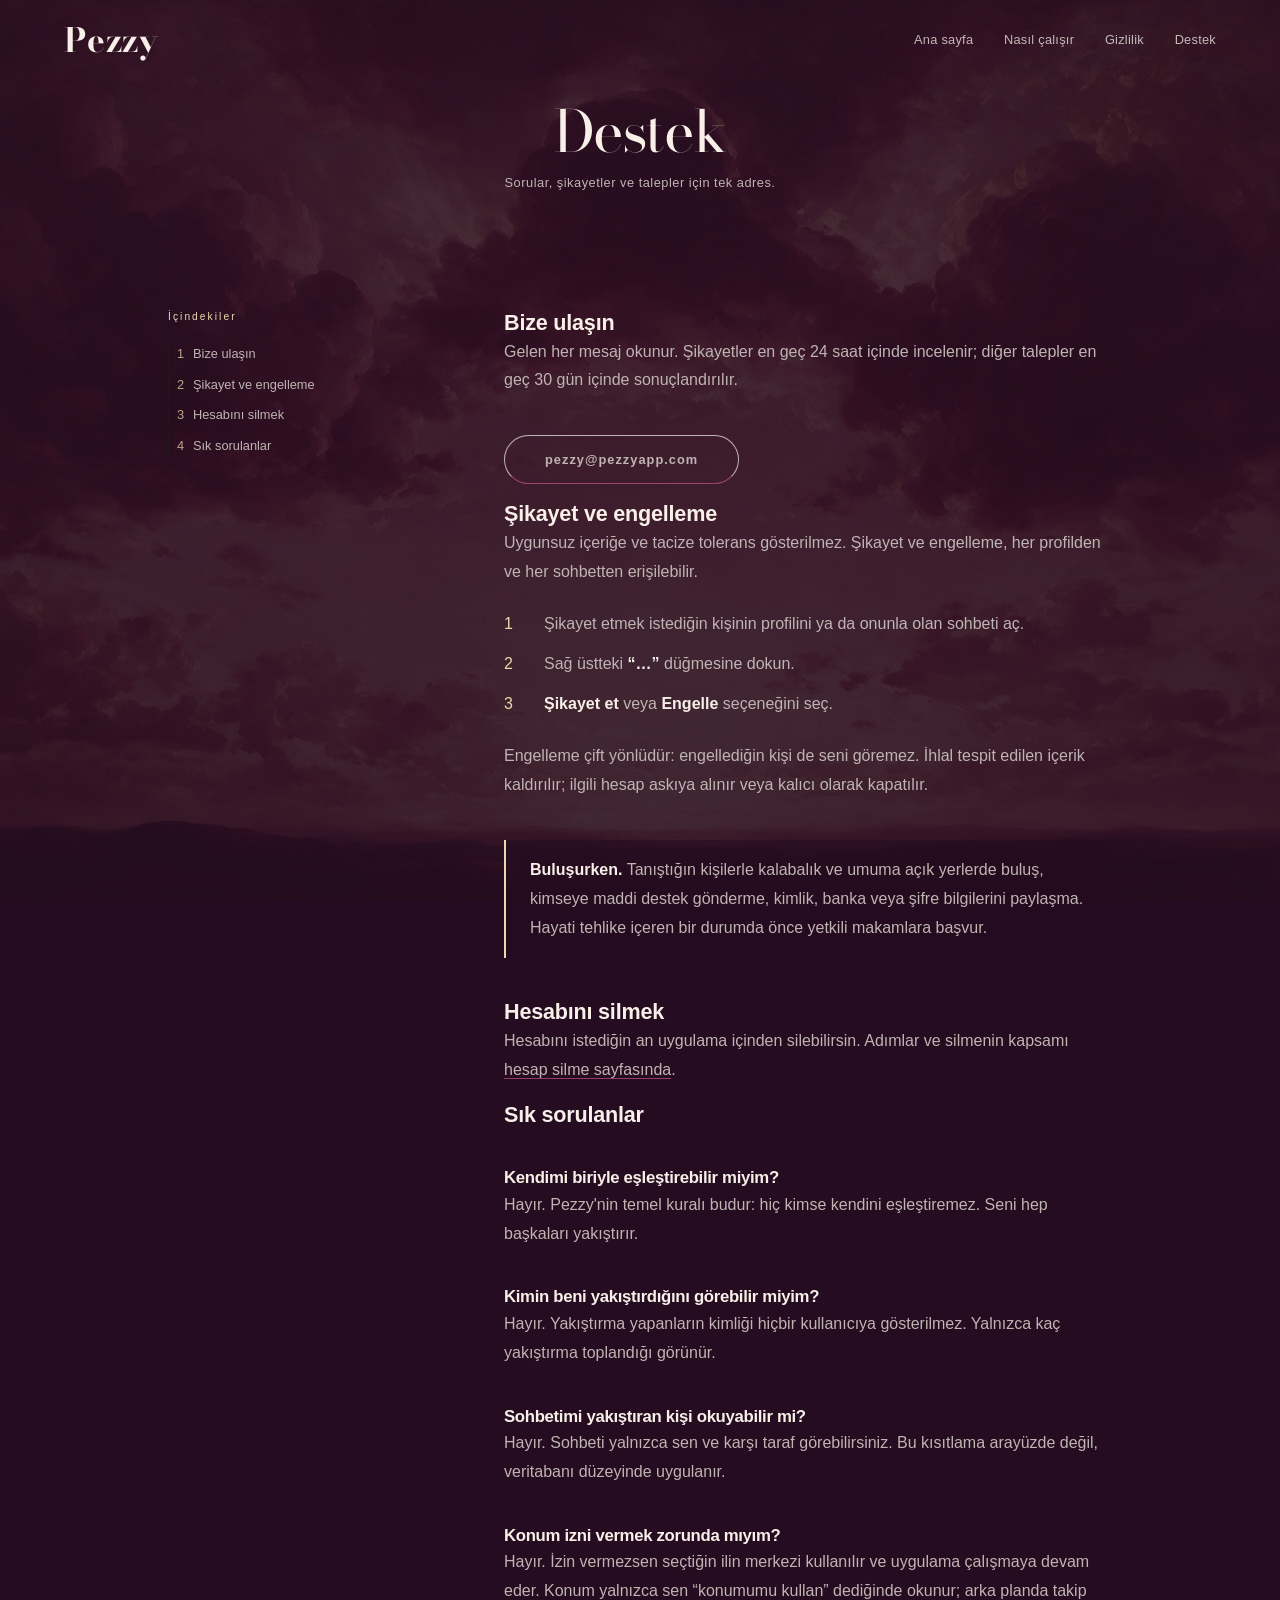
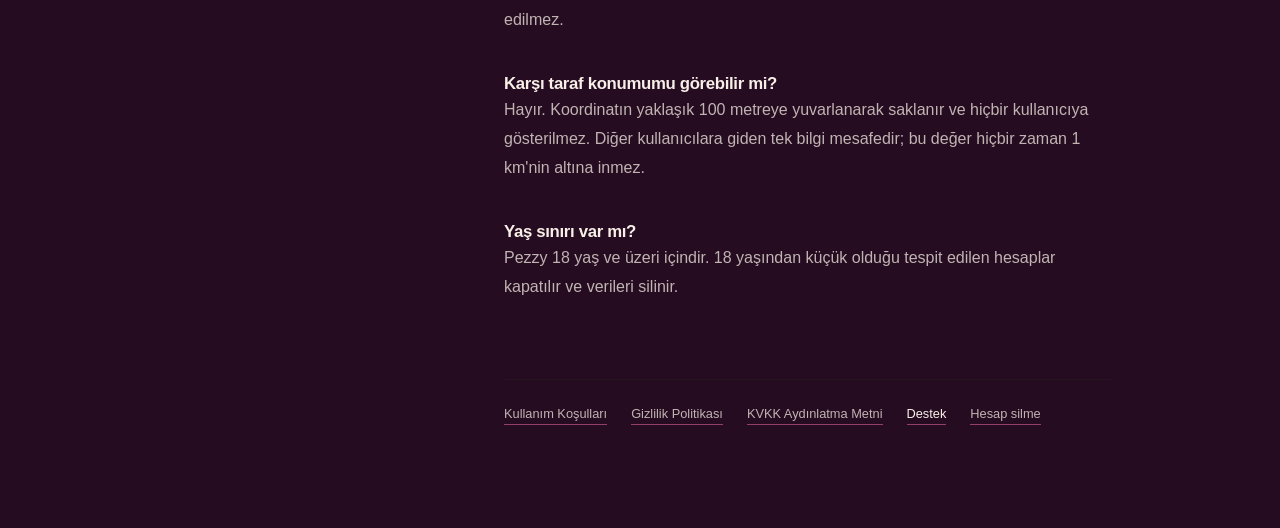
==== commit 41f86fc3: "Yasal sayfalarda bölüm başlıkları gövde fontunda Bölüm başlıkları (h2) Bodoni yerine Helvetica. Bunl" ====
--- a/destek/index.html
+++ b/destek/index.html
@@ -11,7 +11,7 @@
 <link rel="preconnect" href="https://fonts.googleapis.com">
 <link rel="preconnect" href="https://fonts.gstatic.com" crossorigin>
 <link href="https://fonts.googleapis.com/css2?family=Bodoni+Moda:ital,wght@0,400;0,700;1,400&display=swap&subset=latin,latin-ext" rel="stylesheet">
-<link rel="stylesheet" href="/styles.css?v=2">
+<link rel="stylesheet" href="/styles.css?v=3">
 </head>
 <body class="inner-page">
 
--- a/styles.css
+++ b/styles.css
@@ -408,12 +408,15 @@
 /* Metnin kendisi — ferah, okunur */
 .doc { font-size: clamp(1rem, 1.1vw, 1.1rem); }
 .doc > h2:first-of-type { margin-top: 0; }
+/* Bölüm başlıkları gövde fontunda: bunlar display tipografi değil,
+   okunacak metnin parçası. Koyu zeminde 11 tane alt alta Bodoni ince
+   ve yorucu duruyordu. Sayfa başlığı (h1) serif kalıyor. */
 .doc h2 {
-  font-family: var(--font-display);
-  font-weight: 400;
-  font-size: clamp(1.4rem, 2.4vw, 2rem);
-  line-height: 1.2;
-  letter-spacing: -0.02em;
+  font-family: var(--font-body);
+  font-weight: 700;
+  font-size: clamp(1.15rem, 1.7vw, 1.35rem);
+  line-height: 1.3;
+  letter-spacing: -0.01em;
   color: var(--color-ink);
   margin-block: clamp(var(--space-2xl), 5vw, var(--space-3xl)) var(--space-md);
   scroll-margin-top: var(--space-xl);
@@ -486,7 +489,9 @@
   }
   .sec summary h2 {
     margin: 0;
-    font-size: clamp(1.15rem, 4.6vw, 1.5rem);
+    font-size: clamp(1rem, 4vw, 1.2rem);
+    font-weight: 700;
+    letter-spacing: 0;
   }
   /* Açılma göstergesi */
   .sec summary::after {
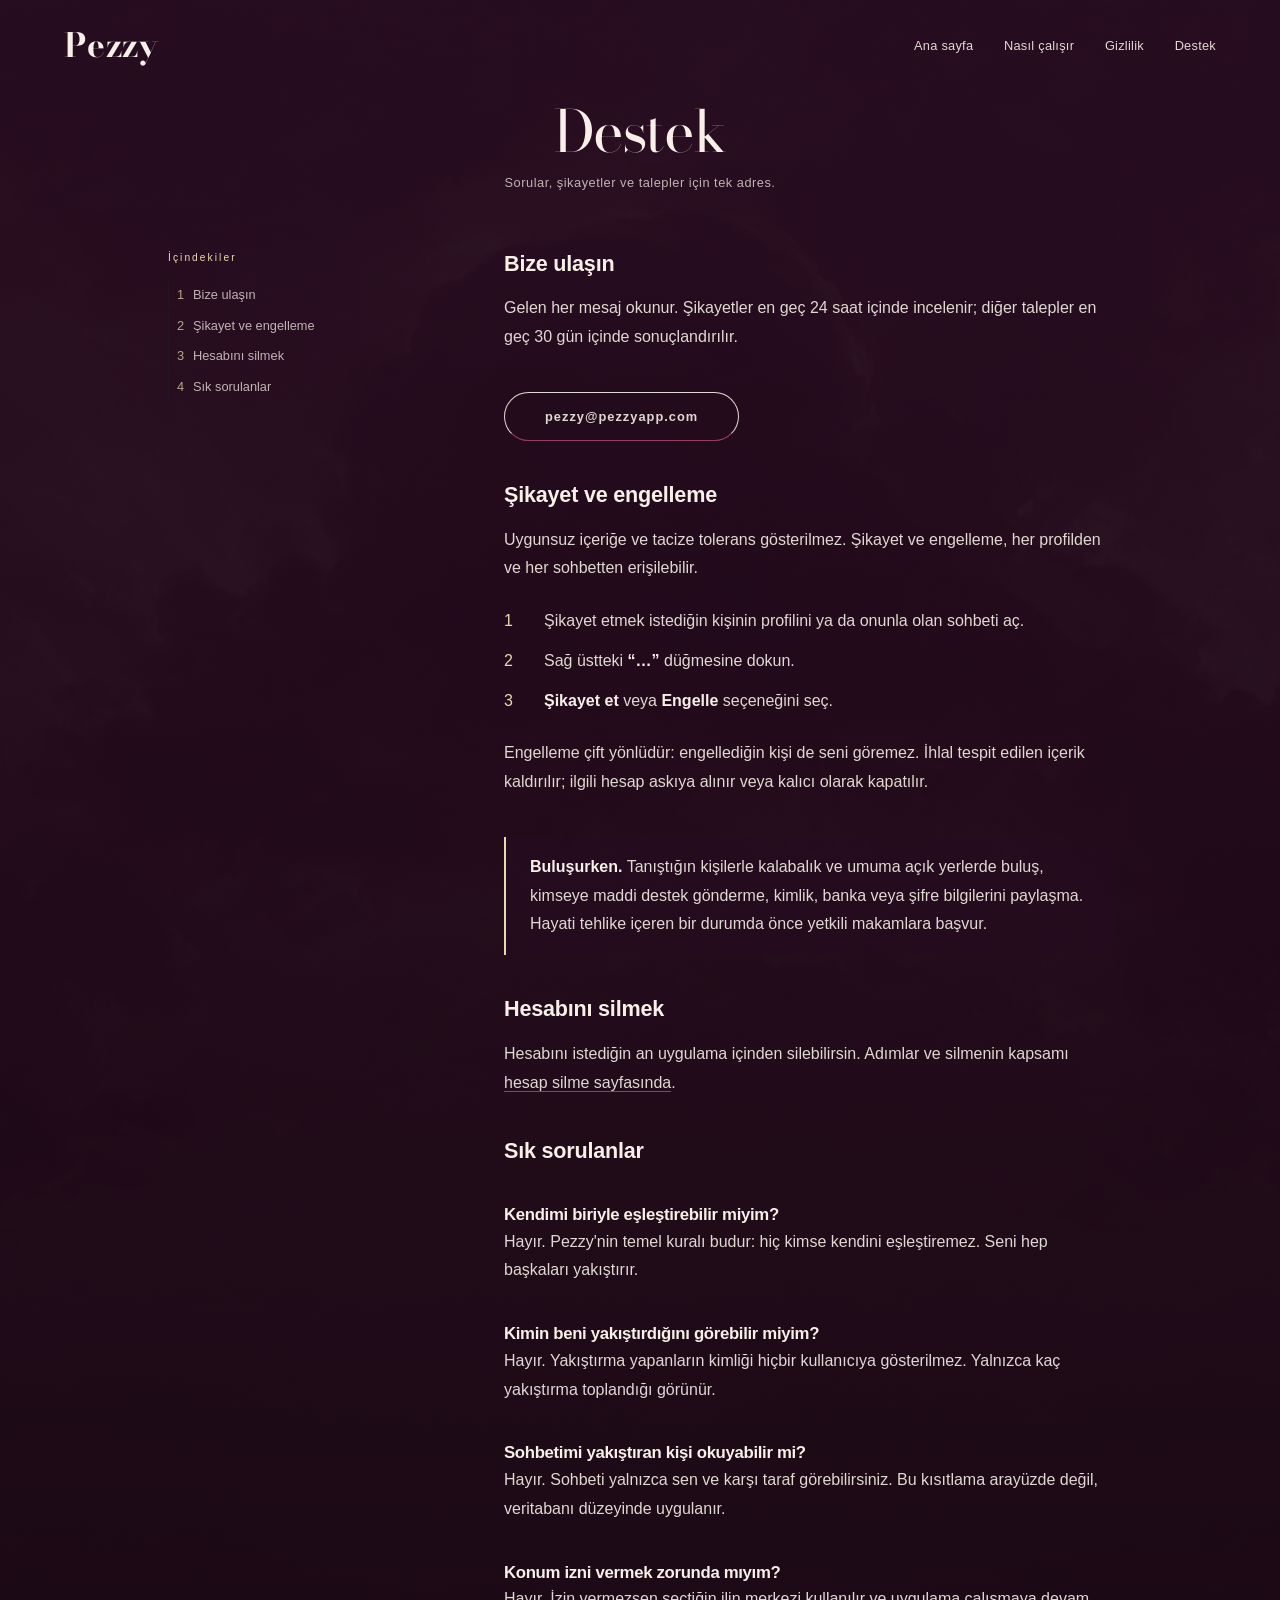
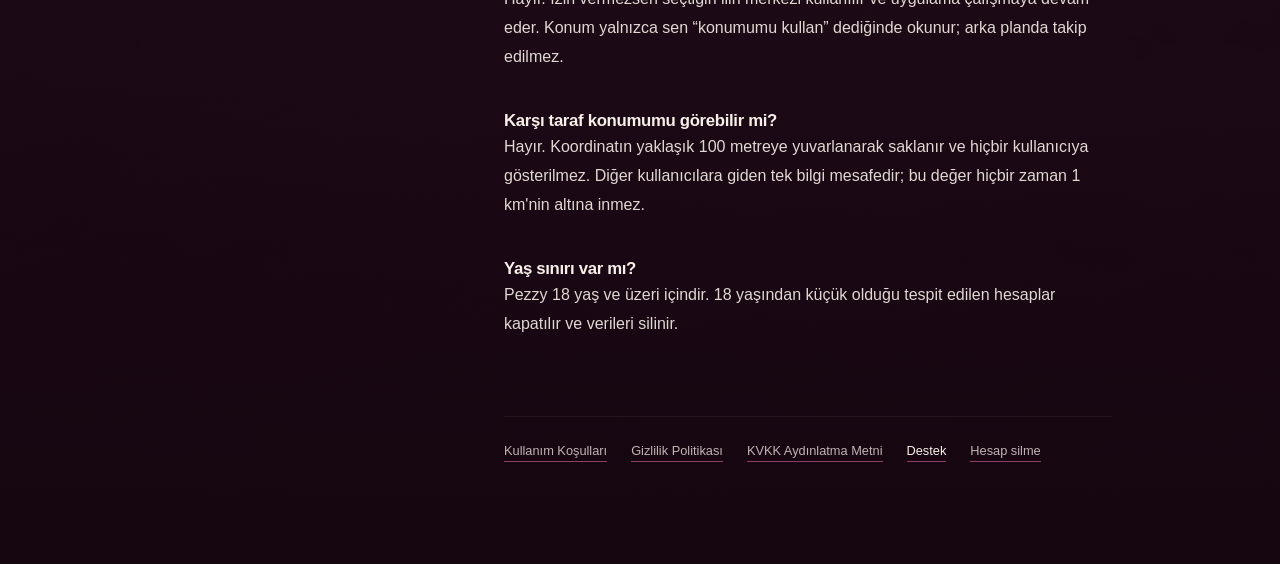
==== commit 24bb287e: "Tipografik akış ve mobil okunabilirlik (Codex revizyonu) - Hero alt şeridine tanıtım cümlesi ve 'Nas" ====
--- a/destek/index.html
+++ b/destek/index.html
@@ -11,7 +11,7 @@
 <link rel="preconnect" href="https://fonts.googleapis.com">
 <link rel="preconnect" href="https://fonts.gstatic.com" crossorigin>
 <link href="https://fonts.googleapis.com/css2?family=Bodoni+Moda:ital,wght@0,400;0,700;1,400&display=swap&subset=latin,latin-ext" rel="stylesheet">
-<link rel="stylesheet" href="/styles.css?v=3">
+<link rel="stylesheet" href="/styles.css?v=4">
 </head>
 <body class="inner-page">
 
--- a/styles.css
+++ b/styles.css
@@ -536,3 +536,66 @@
     animation-duration: 120ms !important;
   }
 }
+
+/* Eylül 2026: tipografik akış ve mobil okunabilirlik. */
+.topnav a { display: inline-flex; align-items: center; min-height: 44px; opacity: .9; }
+.scene__foot { align-items: flex-end; padding-bottom: 2rem; }
+.scene__intro { max-width: 30rem; }
+.scene__intro p { font-size: 1rem; letter-spacing: 0; }
+.scene__discover { display: inline-flex; align-items: center; gap: 1.5rem; min-height: 44px; font-size: .875rem; }
+.scene__discover span { color: var(--color-gold); font-size: 1.3rem; }
+.scene::after { content: ""; position: absolute; inset: auto 0 0; height: 22%; background: linear-gradient(transparent, var(--color-scene-edge)); pointer-events: none; }
+.scene__foot { z-index: 1; }
+.steps-panel { min-height: min(100svh, 56rem); padding-block: clamp(5rem, 8vw, 8rem); }
+.steps-panel .eyebrow, .section-label { font: 500 .75rem/1.5 var(--font-body); letter-spacing: .18em; color: var(--color-gold); margin-bottom: 1.5rem; }
+.steps-panel .lead { max-width: 27ch; font-size: clamp(1.9rem, 3.7vw, 3.4rem); margin-bottom: clamp(3rem, 5vw, 5rem); text-wrap: balance; }
+.steps-list { width: 100%; gap: 2rem; }
+.step { position: relative; text-align: left; }
+.step__n { display: block; color: var(--color-gold); font-size: .8125rem; letter-spacing: .12em; padding-bottom: 1.25rem; margin-bottom: 1.25rem; border-bottom: 1px solid color-mix(in srgb, var(--color-gold) 28%, transparent); }
+.step h3 { font-size: clamp(1.75rem, 2.6vw, 2.5rem); margin-bottom: 1rem; }
+.step p { font-size: 1.0625rem; line-height: 1.7; max-width: 29ch; color: var(--color-ink); }
+.finale { min-height: 0; padding-top: 1rem; padding-bottom: 2rem; }
+.finale .duo { padding-block: clamp(3rem, 6vw, 6rem); border-top: 1px solid color-mix(in srgb, var(--color-gold) 22%, transparent); text-align: left; gap: clamp(3rem, 8vw, 8rem); }
+.duo h2 { font-size: clamp(2rem, 3.2vw, 3rem); line-height: 1.12; margin-bottom: 1.25rem; text-wrap: balance; }
+.duo p { margin-inline: 0; max-width: 43ch; }
+.duo .section-label { font-size: .75rem; color: var(--color-gold); margin-bottom: 1.25rem; }
+.duo .pill { background: var(--color-ink); color: var(--color-paper-2); border-color: var(--color-ink); min-height: 48px; }
+.duo .pill:hover { background: var(--color-gold); border-color: var(--color-gold); }
+.foot { padding-block: 2rem 1rem; }
+.foot nav a { display: inline-flex; align-items: center; min-height: 36px; }
+body.inner-page { background: linear-gradient(color-mix(in srgb, var(--color-scene-bottom) 95%, transparent), var(--color-paper)), url('/assets/bulut.jpg') center top / cover no-repeat; }
+.inner-page .doc p, .inner-page .doc li { color: color-mix(in srgb, var(--color-ink) 90%, var(--color-paper)); }
+.page-head { padding-bottom: 1.5rem; }
+.doc-wrap { padding-top: 2rem; }
+@media (min-width: 60.001rem) {
+  .sec + .sec { margin-top: 2.5rem; }
+  .sec summary { margin-bottom: 1rem; }
+}
+@media (max-width: 60rem) and (min-width: 46.001rem) {
+  .steps-list { grid-template-columns: repeat(2, minmax(0, 1fr)); gap: 2.5rem; }
+}
+@media (max-width: 46rem) {
+  .topbar { gap: 0; padding-top: 1rem; }
+  .topnav { font-size: .75rem; gap: clamp(.75rem, 3vw, 1.25rem); }
+  .wordmark { font-size: 1.8rem; }
+  .scene__type { top: 37%; }
+  .scene__foot { display: block; padding-bottom: 1rem; text-align: center; }
+  .scene__intro { margin-inline: auto; }
+  .scene__intro p { font-size: .8125rem; }
+  .scene__foot nav { justify-content: center; gap: 1rem; font-size: .6875rem; }
+  .scene__foot nav a { min-height: 32px; display: inline-flex; align-items: center; }
+  .steps-panel { padding-block: 4.5rem 3.5rem; }
+  .steps-panel .lead { font-size: clamp(1.8rem, 7.5vw, 2.6rem); margin-bottom: 3rem; }
+  .steps-list { gap: 0; max-width: 30rem; }
+  .step { padding: 0 0 2.5rem 3.5rem; border-left: 1px solid color-mix(in srgb, var(--color-gold) 25%, transparent); margin-left: 1rem; }
+  .step:last-child { padding-bottom: 0; border-left-color: transparent; }
+  .step__n { position: absolute; left: -1rem; top: 0; width: 2rem; padding: .25rem 0; margin: 0; border: 0; text-align: center; background: var(--color-scene-bottom); }
+  .step h3 { font-size: 1.9rem; margin-bottom: .75rem; }
+  .step p { font-size: 1rem; max-width: none; }
+  .finale .duo { gap: 3rem; padding-block: 3rem; }
+  .duo h2 { font-size: 2.15rem; }
+  .foot nav { gap: .25rem 1rem; }
+  .page-head .inner { padding-top: 6rem; }
+  .doc-wrap { padding-top: 1rem; }
+  .sec { border-color: color-mix(in srgb, var(--color-gold) 20%, transparent); }
+}
